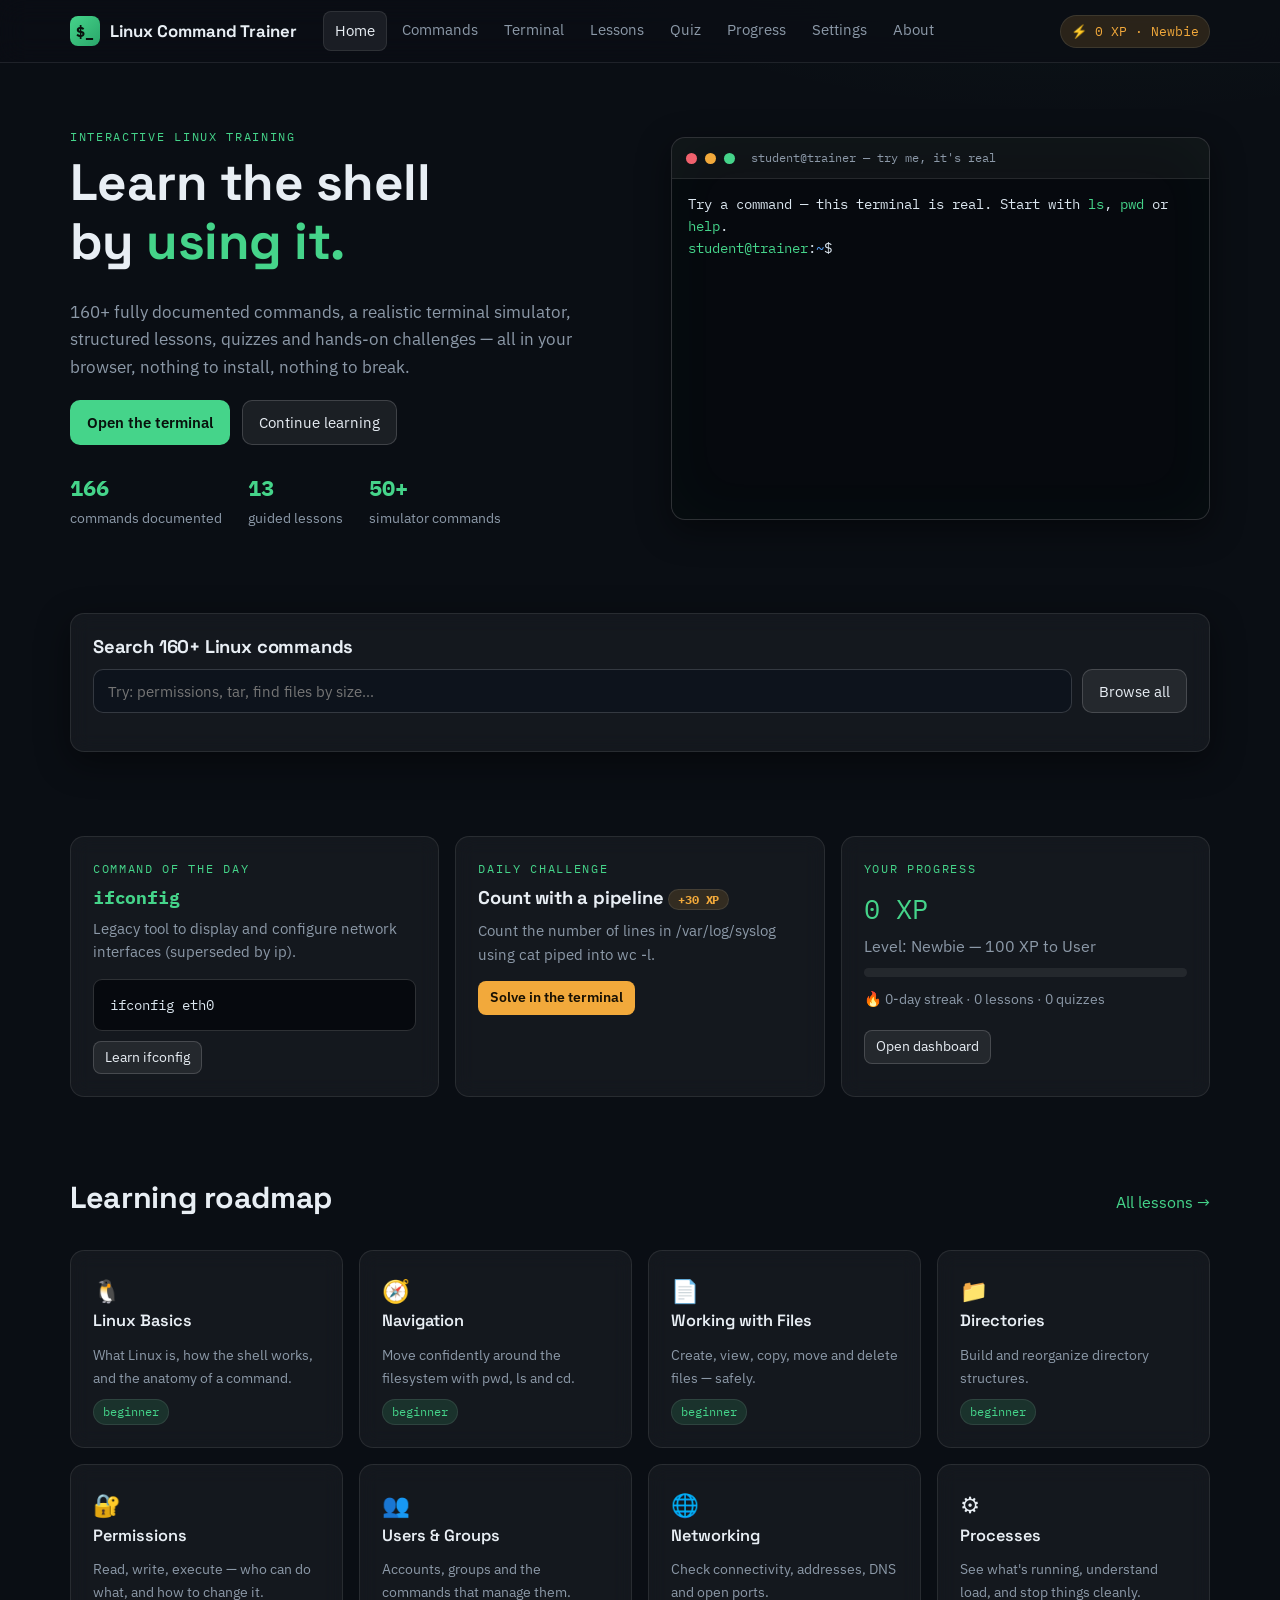
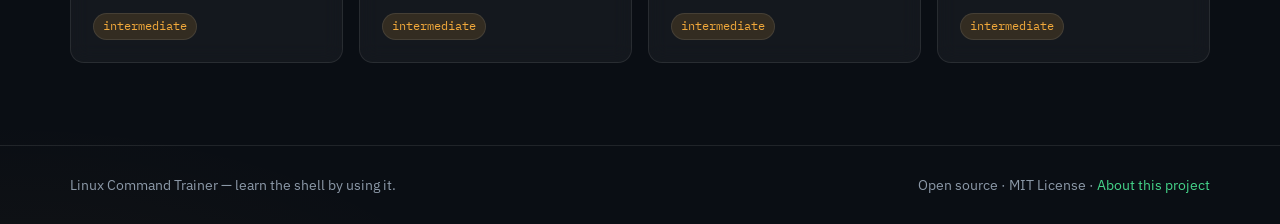
==== index.html @ 29683b4b "Add files via upload" ====
<!doctype html>
<html lang="en" data-theme="dark">
<head>
  <meta charset="utf-8">
  <meta name="viewport" content="width=device-width, initial-scale=1">
  <title>Linux Command Trainer — learn the shell by using it</title>
  <meta name="description" content="Interactive Linux tutorials: 160+ documented commands, a realistic terminal simulator, lessons, quizzes and practice challenges.">
  <link rel="manifest" href="manifest.json">
  <link rel="icon" href="assets/icons/favicon.svg" type="image/svg+xml">
  <meta name="theme-color" content="#0a0e14">
  <link rel="preconnect" href="https://fonts.googleapis.com">
  <link rel="preconnect" href="https://fonts.gstatic.com" crossorigin>
  <link href="https://fonts.googleapis.com/css2?family=Space+Grotesk:wght@500;700&family=IBM+Plex+Sans:wght@400;500;600&family=IBM+Plex+Mono:wght@400;600&display=swap" rel="stylesheet">
  <link rel="stylesheet" href="css/style.css">
</head>
<body>
  <main class="container">

    <section class="hero">
      <div>
        <div class="eyebrow">Interactive Linux training</div>
        <h1>Learn the shell<br>by <em style="color:var(--green);font-style:normal">using it.</em></h1>
        <p class="lede">160+ fully documented commands, a realistic terminal simulator, structured lessons, quizzes and hands-on challenges — all in your browser, nothing to install, nothing to break.</p>
        <div class="hero-actions">
          <a class="btn primary" href="simulator.html">Open the terminal</a>
          <a class="btn" id="continue-btn" href="lessons.html">Continue learning</a>
        </div>
        <div class="hero-stats" id="hero-stats"></div>
      </div>
      <div class="terminal raised" aria-label="Live terminal demo">
        <div class="terminal-bar"><span class="dot r"></span><span class="dot y"></span><span class="dot g"></span><span class="title">student@trainer — try me, it's real</span></div>
        <div class="terminal-body" id="hero-terminal"></div>
      </div>
    </section>

    <section class="section">
      <div class="card raised">
        <h3 style="margin-bottom:12px">Search 160+ Linux commands</h3>
        <div class="search-row">
          <input class="input" id="home-search" type="search" placeholder="Try: permissions, tar, find files by size…" aria-label="Search commands">
          <a class="btn" href="commands.html">Browse all</a>
        </div>
        <div id="home-results" class="grid cols-3" style="margin-top:16px"></div>
      </div>
    </section>

    <section class="section">
      <div class="grid cols-3">
        <div class="card" id="cotd-card">
          <div class="eyebrow">Command of the day</div>
          <div id="cotd"></div>
        </div>
        <div class="card" id="daily-card">
          <div class="eyebrow">Daily challenge</div>
          <div id="daily"></div>
        </div>
        <div class="card">
          <div class="eyebrow">Your progress</div>
          <div id="home-progress"></div>
        </div>
      </div>
    </section>

    <section class="section">
      <div class="section-head">
        <h2>Learning roadmap</h2>
        <a href="lessons.html">All lessons →</a>
      </div>
      <div class="grid cols-4" id="roadmap"></div>
    </section>

    <section class="section" id="recent-section" hidden>
      <div class="section-head"><h2>Recently viewed commands</h2></div>
      <div class="tag-row" id="recent-cmds"></div>
    </section>

  </main>
  <script type="module" src="js/home.js"></script>
</body>
</html>
---- css/style.css ----
/* ==========================================================================
   Linux Command Trainer — style.css
   Design system: dark glass over deep navy, phosphor-green + amber accents
   (the two classic CRT phosphor colors). Type: Space Grotesk (display),
   IBM Plex Sans (body), IBM Plex Mono (terminal/code).
   ========================================================================== */

:root {
  --bg: #0a0e14;
  --bg-2: #0d131c;
  --glass: rgba(255, 255, 255, 0.045);
  --glass-strong: rgba(255, 255, 255, 0.07);
  --border: rgba(255, 255, 255, 0.09);
  --border-strong: rgba(255, 255, 255, 0.16);
  --text: #e8eef4;
  --muted: #8c99a8;
  --green: #45d48a;
  --green-dim: rgba(69, 212, 138, 0.14);
  --amber: #f2a93b;
  --amber-dim: rgba(242, 169, 59, 0.14);
  --red: #f0616d;
  --red-dim: rgba(240, 97, 109, 0.12);
  --blue: #5ca8ff;
  --blue-dim: rgba(92, 168, 255, 0.12);
  --radius: 14px;
  --radius-sm: 9px;
  --font-display: "Space Grotesk", sans-serif;
  --font-body: "IBM Plex Sans", system-ui, sans-serif;
  --font-mono: "IBM Plex Mono", ui-monospace, monospace;
  --shadow: 0 10px 34px rgba(0, 0, 0, 0.45);
  --maxw: 1180px;
}

[data-theme="light"] {
  --bg: #f2f4f7;
  --bg-2: #e9edf2;
  --glass: rgba(255, 255, 255, 0.65);
  --glass-strong: rgba(255, 255, 255, 0.85);
  --border: rgba(15, 30, 45, 0.10);
  --border-strong: rgba(15, 30, 45, 0.2);
  --text: #16212e;
  --muted: #5a6a7a;
  --green: #0e9f5d;
  --green-dim: rgba(14, 159, 93, 0.12);
  --amber: #b97708;
  --amber-dim: rgba(185, 119, 8, 0.12);
  --red: #cf3d49;
  --blue: #1f6fd6;
  --shadow: 0 10px 30px rgba(20, 40, 60, 0.12);
}

* { box-sizing: border-box; }
html { scroll-behavior: smooth; }
@media (prefers-reduced-motion: reduce) {
  html { scroll-behavior: auto; }
  *, *::before, *::after { animation: none !important; transition: none !important; }
}

body {
  margin: 0;
  background:
    radial-gradient(1100px 500px at 85% -10%, rgba(69, 212, 138, 0.07), transparent 60%),
    radial-gradient(900px 480px at 0% 110%, rgba(242, 169, 59, 0.05), transparent 60%),
    var(--bg);
  color: var(--text);
  font-family: var(--font-body);
  font-size: 16px;
  line-height: 1.6;
  min-height: 100vh;
}

h1, h2, h3, h4 { font-family: var(--font-display); line-height: 1.15; margin: 0 0 0.5em; letter-spacing: -0.01em; }
h1 { font-size: clamp(2rem, 4.5vw, 3.2rem); }
h2 { font-size: clamp(1.4rem, 2.6vw, 1.9rem); }
h3 { font-size: 1.15rem; }
p { margin: 0 0 1em; }
a { color: var(--green); text-decoration: none; }
a:hover { text-decoration: underline; }
code, kbd, pre, .mono { font-family: var(--font-mono); }
code { background: var(--glass-strong); border: 1px solid var(--border); border-radius: 5px; padding: 0.08em 0.35em; font-size: 0.92em; }
kbd { background: var(--glass-strong); border: 1px solid var(--border-strong); border-bottom-width: 2px; border-radius: 5px; padding: 0.05em 0.4em; font-size: 0.85em; }

:focus-visible { outline: 2px solid var(--amber); outline-offset: 2px; border-radius: 4px; }

.container { max-width: var(--maxw); margin: 0 auto; padding: 0 20px; }

/* ---------- Header / nav ---------- */
.site-header {
  position: sticky; top: 0; z-index: 50;
  backdrop-filter: blur(14px);
  -webkit-backdrop-filter: blur(14px);
  background: rgba(10, 14, 20, 0.7);
  border-bottom: 1px solid var(--border);
}
[data-theme="light"] .site-header { background: rgba(242, 244, 247, 0.75); }
.nav { display: flex; align-items: center; gap: 18px; height: 62px; }
.brand { display: flex; align-items: center; gap: 10px; font-family: var(--font-display); font-weight: 700; font-size: 1.05rem; color: var(--text); }
.brand:hover { text-decoration: none; }
.brand .logo-dot { width: 30px; height: 30px; border-radius: 8px; background: linear-gradient(135deg, var(--green), #2aa66a); display: grid; place-items: center; color: #08110c; font-family: var(--font-mono); font-weight: 700; font-size: 0.95rem; }
.nav-links { display: flex; gap: 4px; margin-left: 8px; flex-wrap: wrap; }
.nav-links a { color: var(--muted); padding: 7px 11px; border-radius: 8px; font-size: 0.93rem; }
.nav-links a:hover { color: var(--text); background: var(--glass); text-decoration: none; }
.nav-links a.active { color: var(--text); background: var(--glass-strong); border: 1px solid var(--border); }
.nav-spacer { flex: 1; }
.nav-xp { font-family: var(--font-mono); font-size: 0.82rem; color: var(--amber); background: var(--amber-dim); border: 1px solid var(--border); padding: 5px 10px; border-radius: 999px; white-space: nowrap; }
.nav-toggle { display: none; background: var(--glass); border: 1px solid var(--border); color: var(--text); border-radius: 8px; padding: 6px 10px; cursor: pointer; }

@media (max-width: 860px) {
  .nav-toggle { display: block; }
  .nav-links { display: none; position: absolute; top: 62px; left: 0; right: 0; flex-direction: column; background: var(--bg-2); border-bottom: 1px solid var(--border); padding: 10px 16px 16px; }
  .nav-links.open { display: flex; }
}

/* ---------- Cards & glass ---------- */
.card {
  background: var(--glass);
  border: 1px solid var(--border);
  border-radius: var(--radius);
  padding: 22px;
  backdrop-filter: blur(10px);
  -webkit-backdrop-filter: blur(10px);
}
.card.raised { box-shadow: var(--shadow); }
.card h3 { margin-top: 0; }
.grid { display: grid; gap: 16px; }
.grid.cols-2 { grid-template-columns: repeat(2, 1fr); }
.grid.cols-3 { grid-template-columns: repeat(3, 1fr); }
.grid.cols-4 { grid-template-columns: repeat(4, 1fr); }
@media (max-width: 900px) { .grid.cols-3, .grid.cols-4 { grid-template-columns: repeat(2, 1fr); } }
@media (max-width: 600px) { .grid.cols-2, .grid.cols-3, .grid.cols-4 { grid-template-columns: 1fr; } }

.section { padding: 42px 0; }
.section-head { display: flex; align-items: baseline; justify-content: space-between; gap: 12px; margin-bottom: 18px; flex-wrap: wrap; }
.eyebrow { font-family: var(--font-mono); font-size: 0.75rem; letter-spacing: 0.14em; text-transform: uppercase; color: var(--green); margin-bottom: 8px; }

/* ---------- Buttons, badges, chips ---------- */
.btn {
  display: inline-flex; align-items: center; gap: 8px;
  background: var(--glass-strong); color: var(--text);
  border: 1px solid var(--border-strong); border-radius: 10px;
  padding: 9px 16px; font-family: var(--font-body); font-size: 0.95rem;
  cursor: pointer; transition: transform 0.12s ease, background 0.12s ease;
}
.btn:hover { background: var(--glass); text-decoration: none; transform: translateY(-1px); }
.btn.primary { background: var(--green); color: #08110c; border-color: transparent; font-weight: 600; }
.btn.primary:hover { background: #5fe0a0; }
.btn.amber { background: var(--amber); color: #171003; border-color: transparent; font-weight: 600; }
.btn.danger { background: var(--red-dim); color: var(--red); border-color: var(--red); }
.btn.small { padding: 5px 11px; font-size: 0.85rem; border-radius: 8px; }
.btn:disabled { opacity: 0.5; cursor: not-allowed; }

.badge { display: inline-block; font-family: var(--font-mono); font-size: 0.72rem; padding: 3px 9px; border-radius: 999px; border: 1px solid var(--border); background: var(--glass); color: var(--muted); }
.badge.green { color: var(--green); background: var(--green-dim); }
.badge.amber { color: var(--amber); background: var(--amber-dim); }
.badge.red { color: var(--red); background: var(--red-dim); }
.badge.blue { color: var(--blue); background: var(--blue-dim); }

.chip { display: inline-flex; align-items: center; gap: 6px; padding: 6px 12px; border-radius: 999px; border: 1px solid var(--border); background: var(--glass); color: var(--muted); font-size: 0.85rem; cursor: pointer; }
.chip:hover, .chip.active { color: var(--text); border-color: var(--green); background: var(--green-dim); text-decoration: none; }

/* ---------- Inputs ---------- */
.input, select.input, textarea.input {
  width: 100%; background: var(--bg-2); color: var(--text);
  border: 1px solid var(--border-strong); border-radius: 10px;
  padding: 10px 14px; font-family: var(--font-body); font-size: 0.95rem;
}
.input:focus { border-color: var(--green); outline: none; }
textarea.input { font-family: var(--font-mono); font-size: 0.88rem; min-height: 110px; resize: vertical; }
.search-row { display: flex; gap: 10px; flex-wrap: wrap; }
.search-row .input { flex: 1; min-width: 220px; }

/* ---------- Hero ---------- */
.hero { padding: 64px 0 40px; display: grid; grid-template-columns: 1.05fr 1fr; gap: 36px; align-items: center; }
@media (max-width: 940px) { .hero { grid-template-columns: 1fr; } }
.hero .lede { color: var(--muted); font-size: 1.08rem; max-width: 52ch; }
.hero-actions { display: flex; gap: 12px; flex-wrap: wrap; margin-top: 20px; }
.hero-stats { display: flex; gap: 26px; margin-top: 26px; flex-wrap: wrap; }
.hero-stats .stat b { display: block; font-family: var(--font-mono); font-size: 1.35rem; color: var(--green); }
.hero-stats .stat span { color: var(--muted); font-size: 0.85rem; }

/* ---------- Terminal ---------- */
.terminal {
  background: #06090e;
  border: 1px solid var(--border-strong);
  border-radius: var(--radius);
  box-shadow: var(--shadow), inset 0 0 60px rgba(69, 212, 138, 0.03);
  overflow: hidden;
  font-family: var(--font-mono);
  font-size: 0.86rem;
}
[data-theme="light"] .terminal { background: #0b1016; color: #e8eef4; }
.terminal-bar { display: flex; align-items: center; gap: 8px; padding: 10px 14px; background: rgba(255, 255, 255, 0.04); border-bottom: 1px solid var(--border); }
.terminal-bar .dot { width: 11px; height: 11px; border-radius: 50%; }
.dot.r { background: #f0616d; } .dot.y { background: #f2a93b; } .dot.g { background: #45d48a; }
.terminal-bar .title { margin-left: 8px; color: #8c99a8; font-size: 0.78rem; }
.terminal-body { padding: 14px 16px; height: 340px; overflow-y: auto; white-space: pre-wrap; word-break: break-word; color: #dbe6ef; }
.terminal-body.tall { height: 480px; }
.terminal-body .prompt { color: #45d48a; }
.terminal-body .path { color: #5ca8ff; }
.terminal-body .err { color: #f0616d; }
.terminal-body .dim { color: #71808f; }
.terminal-body .dir { color: #5ca8ff; font-weight: 600; }
.terminal-body .exec { color: #45d48a; }
.terminal-input-row { display: flex; align-items: baseline; gap: 0; }
.terminal-input {
  flex: 1; background: transparent; border: none; color: #dbe6ef;
  font-family: var(--font-mono); font-size: 0.86rem; caret-color: #45d48a;
}
.terminal-input:focus { outline: none; }

/* ---------- Command list & detail ---------- */
.cmd-card { display: block; color: var(--text); transition: transform 0.12s ease, border-color 0.12s ease; }
.cmd-card:hover { text-decoration: none; transform: translateY(-2px); border-color: var(--green); }
.cmd-card .name { font-family: var(--font-mono); font-weight: 600; color: var(--green); font-size: 1.02rem; }
.cmd-card p { color: var(--muted); font-size: 0.9rem; margin: 8px 0 10px; }
.cmd-meta { display: flex; gap: 8px; flex-wrap: wrap; }

.code-block { position: relative; background: #06090e; border: 1px solid var(--border-strong); border-radius: var(--radius-sm); padding: 14px 16px; font-family: var(--font-mono); font-size: 0.86rem; color: #dbe6ef; overflow-x: auto; white-space: pre-wrap; margin: 10px 0; }
.code-block .out { color: #8c99a8; display: block; }
.copy-btn { position: absolute; top: 8px; right: 8px; background: var(--glass-strong); border: 1px solid var(--border); color: var(--muted); font-size: 0.72rem; border-radius: 6px; padding: 3px 9px; cursor: pointer; font-family: var(--font-mono); }
.copy-btn:hover { color: var(--text); }

.param-table { width: 100%; border-collapse: collapse; font-size: 0.9rem; margin: 8px 0; }
.param-table th, .param-table td { text-align: left; padding: 9px 12px; border-bottom: 1px solid var(--border); vertical-align: top; }
.param-table th { color: var(--muted); font-family: var(--font-mono); font-size: 0.75rem; text-transform: uppercase; letter-spacing: 0.08em; }
.param-table td:first-child { font-family: var(--font-mono); color: var(--amber); white-space: nowrap; }

.callout { border-left: 3px solid var(--amber); background: var(--amber-dim); border-radius: 0 var(--radius-sm) var(--radius-sm) 0; padding: 12px 16px; margin: 12px 0; font-size: 0.93rem; }
.callout.green { border-color: var(--green); background: var(--green-dim); }
.callout.red { border-color: var(--red); background: var(--red-dim); }

/* ---------- Quiz ---------- */
.quiz-option { display: block; width: 100%; text-align: left; margin-bottom: 10px; background: var(--glass); border: 1px solid var(--border-strong); color: var(--text); border-radius: 10px; padding: 12px 16px; cursor: pointer; font-size: 0.96rem; font-family: var(--font-body); transition: border-color 0.1s; }
.quiz-option:hover { border-color: var(--green); }
.quiz-option.correct { border-color: var(--green); background: var(--green-dim); }
.quiz-option.wrong { border-color: var(--red); background: var(--red-dim); }
.quiz-option:disabled { cursor: default; opacity: 0.85; }
.quiz-progress { height: 7px; border-radius: 999px; background: var(--glass-strong); overflow: hidden; margin: 12px 0 20px; }
.quiz-progress > div { height: 100%; background: linear-gradient(90deg, var(--green), var(--amber)); border-radius: 999px; transition: width 0.25s ease; }

/* ---------- Progress bars, charts ---------- */
.bar { height: 9px; border-radius: 999px; background: var(--glass-strong); overflow: hidden; }
.bar > div { height: 100%; background: var(--green); border-radius: 999px; }
.bar.amber > div { background: var(--amber); }
.stat-big { font-family: var(--font-mono); font-size: 1.7rem; color: var(--green); }
.chart { width: 100%; height: 180px; }

.achievement { display: flex; gap: 12px; align-items: center; opacity: 0.45; }
.achievement.earned { opacity: 1; }
.achievement .medal { width: 42px; height: 42px; flex: 0 0 42px; border-radius: 11px; display: grid; place-items: center; font-size: 1.2rem; background: var(--glass-strong); border: 1px solid var(--border); }
.achievement.earned .medal { background: var(--amber-dim); border-color: var(--amber); }
.achievement b { display: block; font-size: 0.95rem; }
.achievement span { color: var(--muted); font-size: 0.82rem; }

/* ---------- Lessons ---------- */
.lesson-item { display: flex; align-items: center; gap: 14px; padding: 13px 16px; border: 1px solid var(--border); border-radius: var(--radius-sm); margin-bottom: 10px; background: var(--glass); color: var(--text); }
.lesson-item:hover { border-color: var(--green); text-decoration: none; }
.lesson-item .num { font-family: var(--font-mono); color: var(--muted); font-size: 0.8rem; width: 26px; }
.lesson-item .check { margin-left: auto; color: var(--green); font-weight: 700; }
.lesson-body h2 { margin-top: 1.4em; }
.lesson-body h2:first-child { margin-top: 0; }

/* ---------- Toast / misc ---------- */
#toast-root { position: fixed; bottom: 22px; right: 22px; z-index: 200; display: flex; flex-direction: column; gap: 8px; }
.toast { background: var(--bg-2); border: 1px solid var(--green); color: var(--text); border-radius: 10px; padding: 11px 16px; box-shadow: var(--shadow); font-size: 0.92rem; animation: toast-in 0.25s ease; }
@keyframes toast-in { from { transform: translateY(8px); opacity: 0; } to { transform: none; opacity: 1; } }

.site-footer { border-top: 1px solid var(--border); padding: 28px 0; margin-top: 40px; color: var(--muted); font-size: 0.88rem; }
.site-footer .container { display: flex; justify-content: space-between; gap: 14px; flex-wrap: wrap; }

.fade-in { animation: fade-in 0.4s ease; }
@keyframes fade-in { from { opacity: 0; transform: translateY(6px); } to { opacity: 1; transform: none; } }

.hidden { display: none !important; }
.muted { color: var(--muted); }
.tag-row { display: flex; gap: 8px; flex-wrap: wrap; margin: 10px 0; }
hr.rule { border: none; border-top: 1px solid var(--border); margin: 22px 0; }

/* ---------- Flashcards ---------- */
.flashcard { perspective: 900px; cursor: pointer; height: 220px; }
.flashcard .inner { position: relative; width: 100%; height: 100%; transition: transform 0.5s; transform-style: preserve-3d; }
.flashcard.flipped .inner { transform: rotateY(180deg); }
.flashcard .face { position: absolute; inset: 0; backface-visibility: hidden; display: grid; place-items: center; padding: 20px; text-align: center; background: var(--glass-strong); border: 1px solid var(--border-strong); border-radius: var(--radius); }
.flashcard .face.back { transform: rotateY(180deg); }

/* ---------- Print (cheat sheets) ---------- */
@media print {
  .site-header, .site-footer, .no-print, #toast-root { display: none !important; }
  body { background: #fff; color: #000; }
  .card { border: 1px solid #ccc; background: #fff; }
}
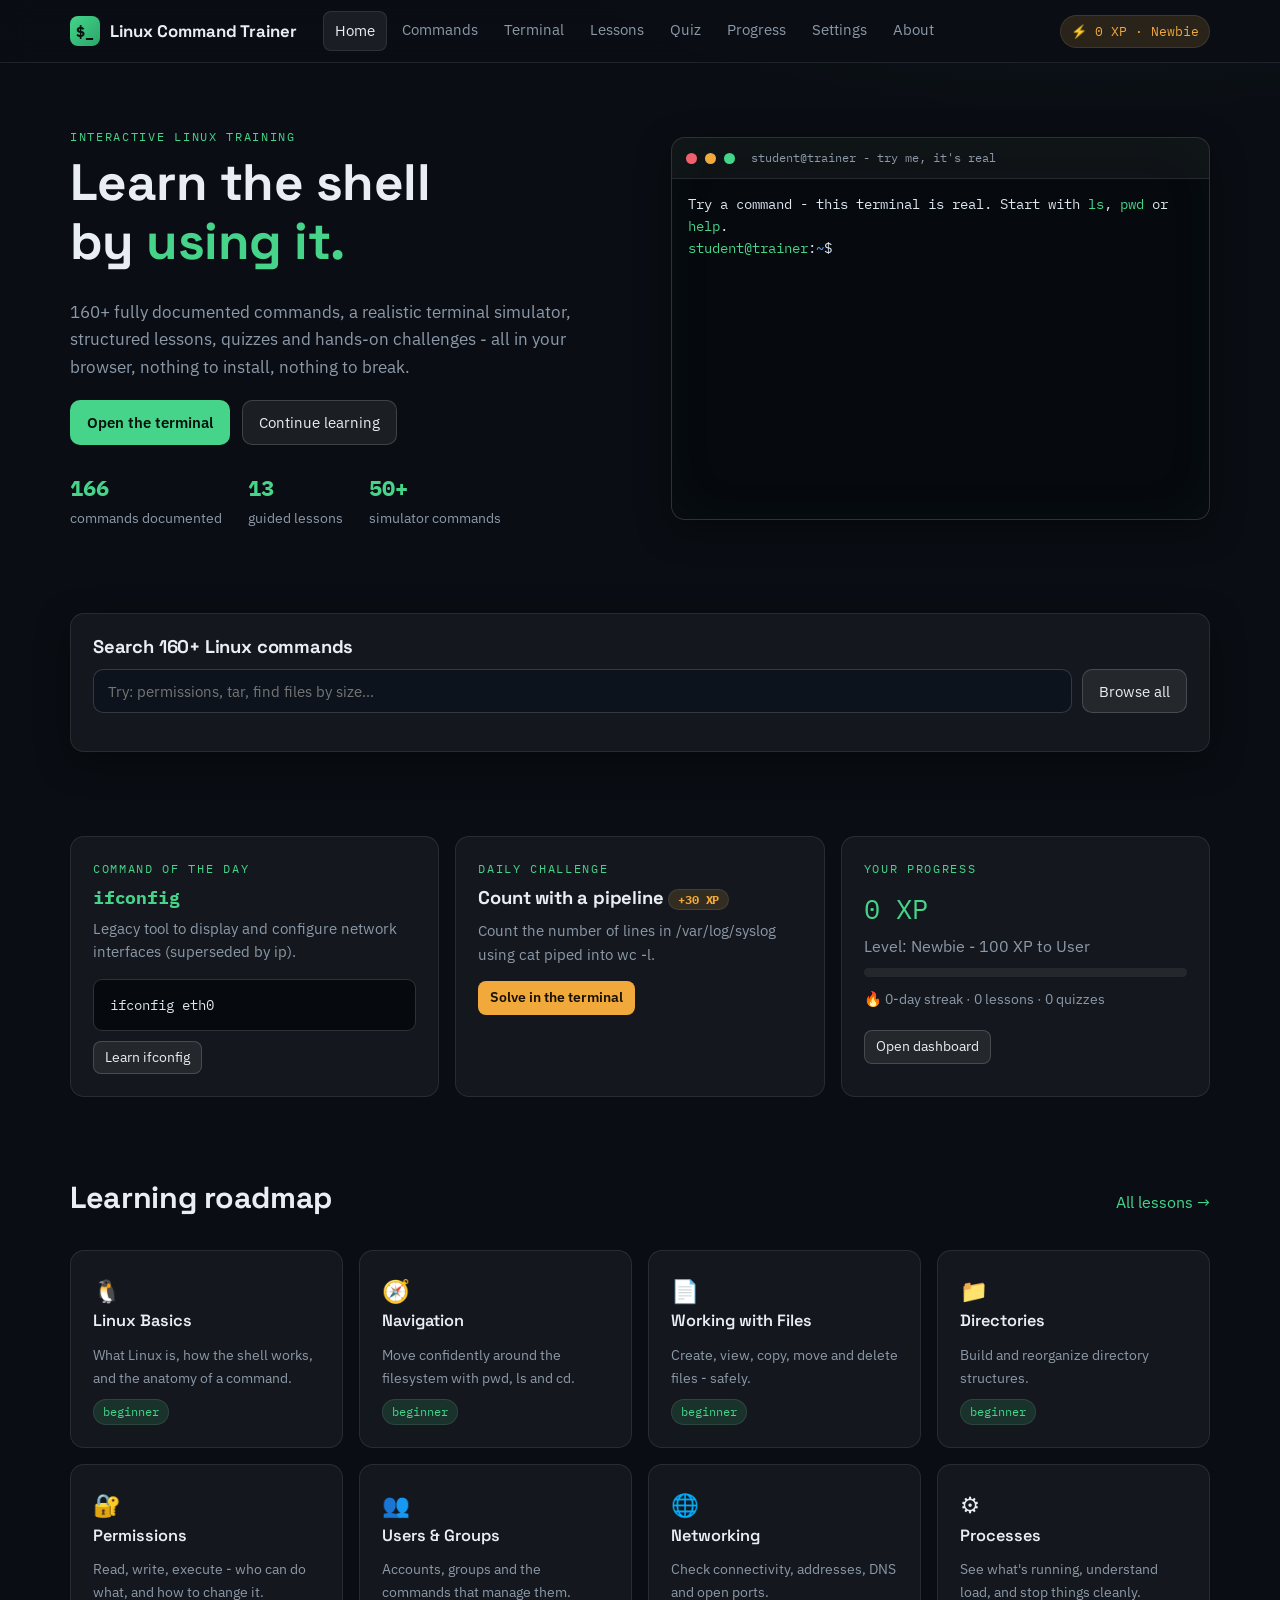
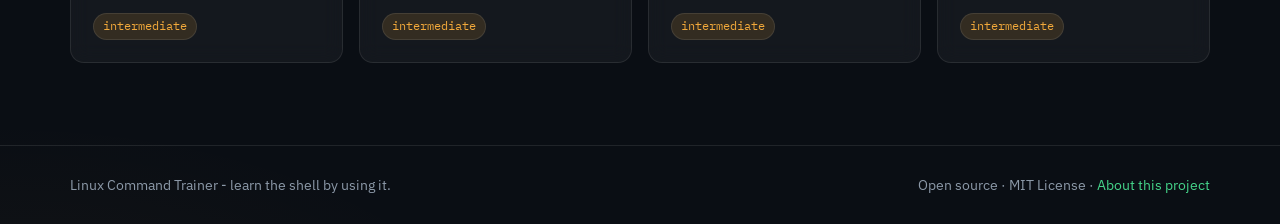
==== commit d7f4bd1a: "Use normal hyphens instead of long dashes" ====
--- a/index.html
+++ b/index.html
@@ -3,7 +3,7 @@
 <head>
   <meta charset="utf-8">
   <meta name="viewport" content="width=device-width, initial-scale=1">
-  <title>Linux Command Trainer — learn the shell by using it</title>
+  <title>Linux Command Trainer - learn the shell by using it</title>
   <meta name="description" content="Interactive Linux tutorials: 160+ documented commands, a realistic terminal simulator, lessons, quizzes and practice challenges.">
   <link rel="manifest" href="manifest.json">
   <link rel="icon" href="assets/icons/favicon.svg" type="image/svg+xml">
@@ -20,7 +20,7 @@
       <div>
         <div class="eyebrow">Interactive Linux training</div>
         <h1>Learn the shell<br>by <em style="color:var(--green);font-style:normal">using it.</em></h1>
-        <p class="lede">160+ fully documented commands, a realistic terminal simulator, structured lessons, quizzes and hands-on challenges — all in your browser, nothing to install, nothing to break.</p>
+        <p class="lede">160+ fully documented commands, a realistic terminal simulator, structured lessons, quizzes and hands-on challenges - all in your browser, nothing to install, nothing to break.</p>
         <div class="hero-actions">
           <a class="btn primary" href="simulator.html">Open the terminal</a>
           <a class="btn" id="continue-btn" href="lessons.html">Continue learning</a>
@@ -28,7 +28,7 @@
         <div class="hero-stats" id="hero-stats"></div>
       </div>
       <div class="terminal raised" aria-label="Live terminal demo">
-        <div class="terminal-bar"><span class="dot r"></span><span class="dot y"></span><span class="dot g"></span><span class="title">student@trainer — try me, it's real</span></div>
+        <div class="terminal-bar"><span class="dot r"></span><span class="dot y"></span><span class="dot g"></span><span class="title">student@trainer - try me, it's real</span></div>
         <div class="terminal-body" id="hero-terminal"></div>
       </div>
     </section>
--- a/css/style.css
+++ b/css/style.css
@@ -1,5 +1,5 @@
 /* ==========================================================================
-   Linux Command Trainer — style.css
+   Linux Command Trainer - style.css
    Design system: dark glass over deep navy, phosphor-green + amber accents
    (the two classic CRT phosphor colors). Type: Space Grotesk (display),
    IBM Plex Sans (body), IBM Plex Mono (terminal/code).
